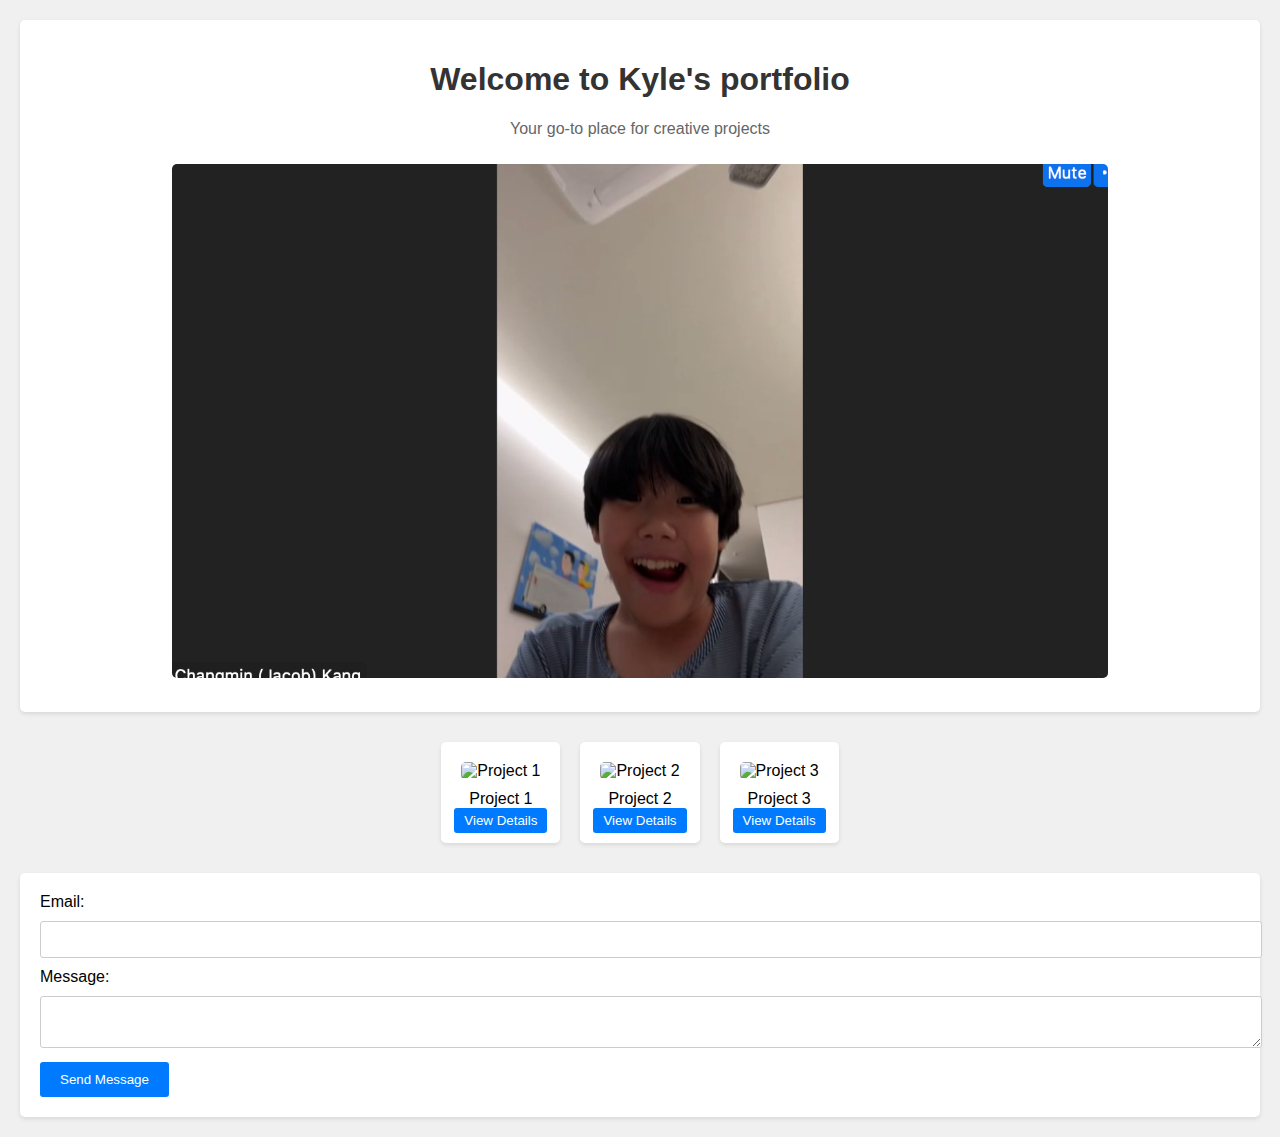
==== index.html @ 0eda7a61 "Rename ㅇㄴㅇ.html to index.html" ====
<!DOCTYPE html>
<html lang="en">

<head>
    <meta charset="UTF-8">
    <meta http-equiv="X-UA-Compatible" content="IE=edge">
    <meta name="viewport" content="width=device-width, initial-scale=1.0">
    <title>Kyle's portfolio</title>
    <style>
        body {
            font-family: Arial, sans-serif;
            margin: 0;
            padding: 0;
            background-color: #f0f0f0;
        }

        section {
            text-align: center;
            padding: 20px;
            background-color: #fff;
            margin: 20px;
            border-radius: 5px;
            box-shadow: 0 2px 4px rgba(0, 0, 0, 0.1);
        }

        h1 {
            color: #333;
        }

        p {
            color: #666;
        }

        img {
            max-width: 100%;
            height: auto;
            border-radius: 5px;
            margin: 10px;
        }

        .gallery {
            display: flex;
            flex-wrap: wrap;
            justify-content: center;
        }

        .project {
            margin: 10px;
            padding: 10px;
            background-color: #fff;
            border-radius: 5px;
            box-shadow: 0 2px 4px rgba(0, 0, 0, 0.1);
            text-align: center;
        }

        .project img {
            max-width: 100%;
            height: auto;
            border-radius: 5px;
            margin: 10px;
        }

        .project button {
            padding: 5px 10px;
            background-color: #007bff;
            color: #fff;
            border: none;
            border-radius: 3px;
            cursor: pointer;
        }

        .modal {
            display: none;
            position: fixed;
            z-index: 1;
            left: 0;
            top: 0;
            width: 100%;
            height: 100%;
            overflow: auto;
            background-color: rgba(0, 0, 0, 0.7);
        }

        .modal-content {
            background-color: #fff;
            margin: 10% auto;
            padding: 20px;
            border-radius: 5px;
            box-shadow: 0 2px 4px rgba(0, 0, 0, 0.1);
            max-width: 80%;
        }

        .close {
            color: #aaa;
            float: right;
            font-size: 28px;
            font-weight: bold;
        }

        .close:hover,
        .close:focus {
            color: black;
            text-decoration: none;
            cursor: pointer;
        }

        form {
            margin: 20px;
            padding: 20px;
            background-color: #fff;
            border-radius: 5px;
            box-shadow: 0 2px 4px rgba(0, 0, 0, 0.1);
        }

        input[type="email"],
        textarea {
            width: 100%;
            padding: 10px;
            margin: 10px 0;
            border: 1px solid #ccc;
            border-radius: 3px;
        }

        button[type="submit"] {
            padding: 10px 20px;
            background-color: #007bff;
            color: #fff;
            border: none;
            border-radius: 3px;
            cursor: pointer;
        }

        .error {
            color: red;
            font-size: 12px;
        }

    </style>
</head>

<body>
    <section>
        <h1>Welcome to Kyle's portfolio</h1>
        <p>Your go-to place for creative projects</p>
        <img src="Screen Shot 2022-09-20 at 10.07.54 PM 2.png" alt="Kyle's portfolio Logo">
    </section>

    <div class="gallery">
        <div class="project">
            <img src="https://via.placeholder.com/200" alt="Project 1">
            <figcaption>Project 1</figcaption>
            <button onclick="openModal('Project 1 Details')">View Details</button>
        </div>
        <div class="project">
            <img src="https://via.placeholder.com/200" alt="Project 2">
            <figcaption>Project 2</figcaption>
            <button onclick="openModal('Project 2 Details')">View Details</button>
        </div>
        <div class="project">
            <img src="https://via.placeholder.com/200" alt="Project 3">
            <figcaption>Project 3</figcaption>
            <button onclick="openModal('Project 3 Details')">View Details</button>
        </div>
    </div>

    <div id="myModal" class="modal">
        <div class="modal-content">
            <span class="close" onclick="closeModal()">&times;</span>
            <h2 id="modalTitle"></h2>
            <p id="modalContent"></p>
        </div>
    </div>

    <form id="contactForm" onsubmit="return validateForm()">
        <label for="email">Email:</label>
        <input type="email" id="email" name="email" required>
        <div id="emailError" class="error"></div>
        <label for="message">Message:</label>
        <textarea id="message" name="message" required></textarea>
        <div id="messageError" class="error"></div>
        <button type="submit">Send Message</button>
    </form>

    <script>
        function openModal(title) {
            document.getElementById('modalTitle').textContent = title;
            document.getElementById('myModal').style.display = 'block';
        }

        function closeModal() {
            document.getElementById('myModal').style.display = 'none';
        }

        function validateForm() {
            var email = document.getElementById('email').value;
            var message = document.getElementById('message').value;
            var emailError = document.getElementById('emailError');
            var messageError = document.getElementById('messageError');
            var valid = true;

            if (!email || !email.includes('@')) {
                emailError.textContent = 'Please enter a valid email address';
                valid = false;
            } else {
                emailError.textContent = '';
            }

            if (!message) {
                messageError.textContent = 'Please enter a message';
                valid = false;
            } else {
                messageError.textContent = '';
            }

            return valid;
        }
    </script>
</body>

</html>
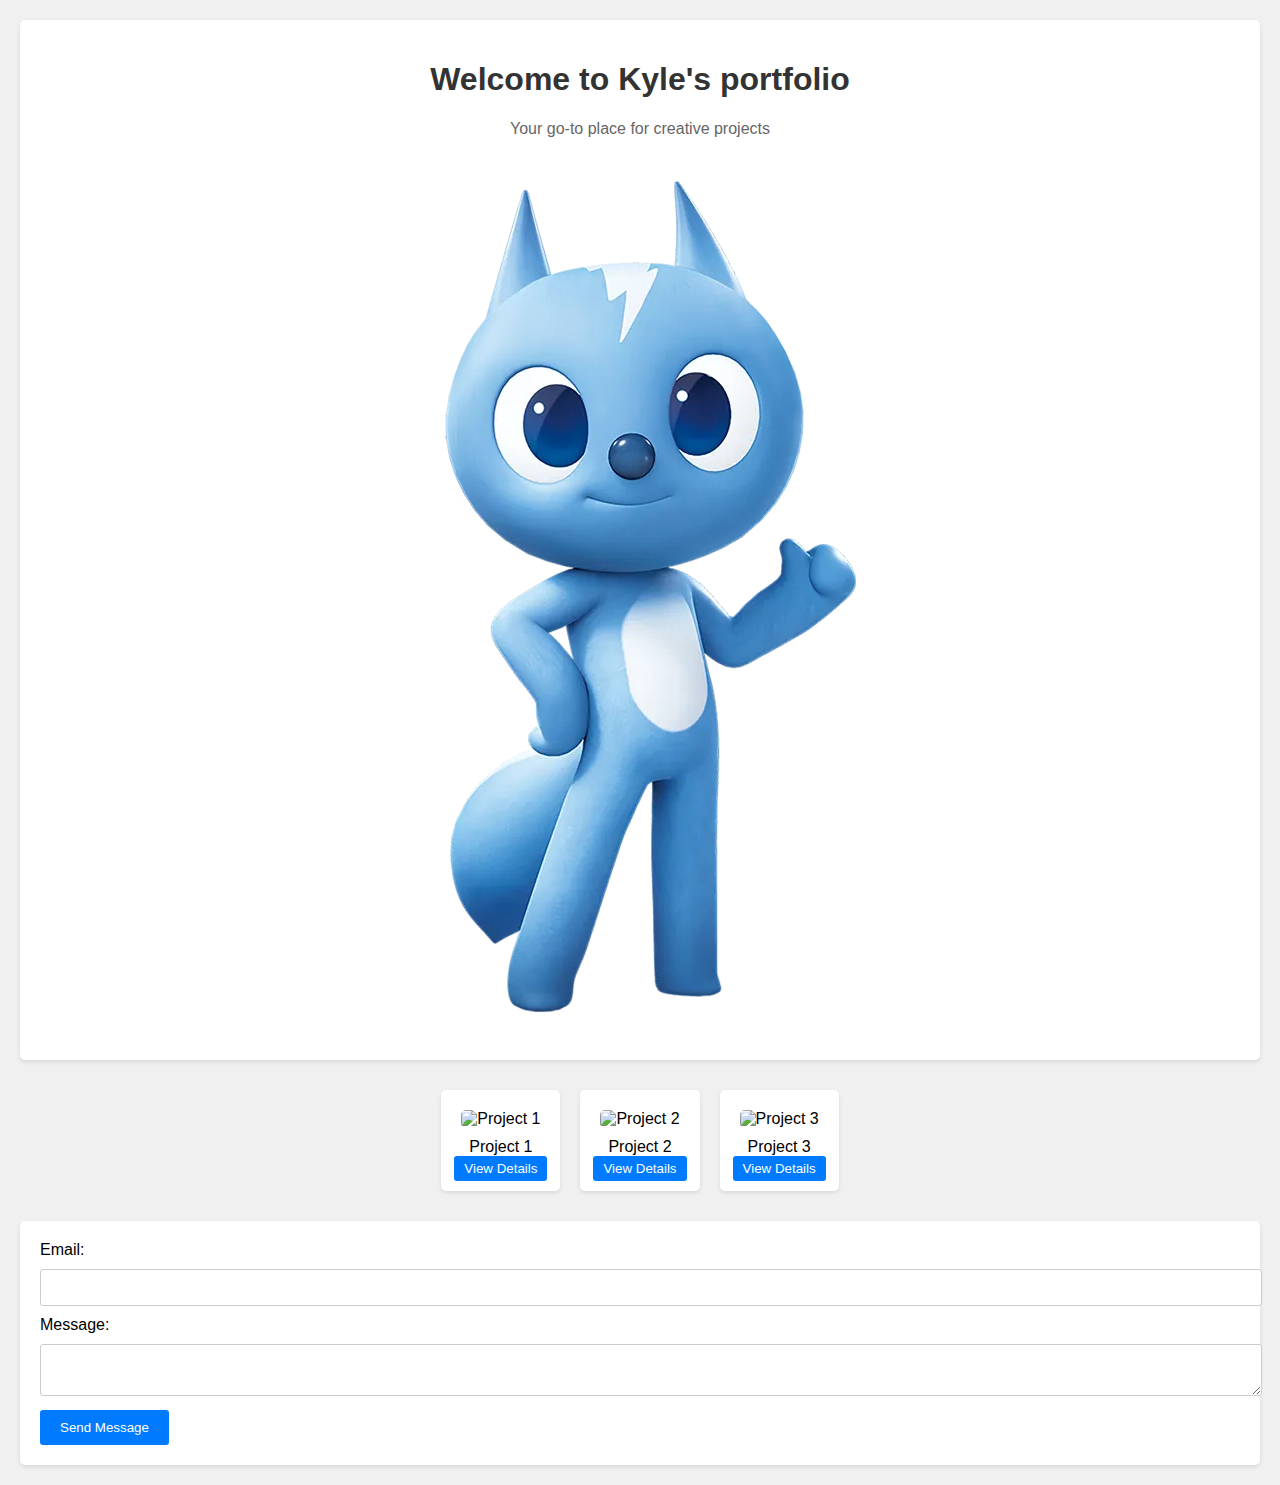
==== commit fe63d020: "Update index.html" ====
--- a/index.html
+++ b/index.html
@@ -143,7 +143,7 @@
     <section>
         <h1>Welcome to Kyle's portfolio</h1>
         <p>Your go-to place for creative projects</p>
-        <img src="Screen Shot 2022-09-20 at 10.07.54 PM 2.png" alt="Kyle's portfolio Logo">
+        <img src="Xc7VuvJH2Z4KX_vKJ4k8Z5R3k5QkBPLDD7qOVU_IcyaNDwLDd_igVAixEwjpF9dMS2Wd-029xDt0UfkakT9MBg.jpg" alt="Kyle's portfolio Logo">
     </section>
 
     <div class="gallery">
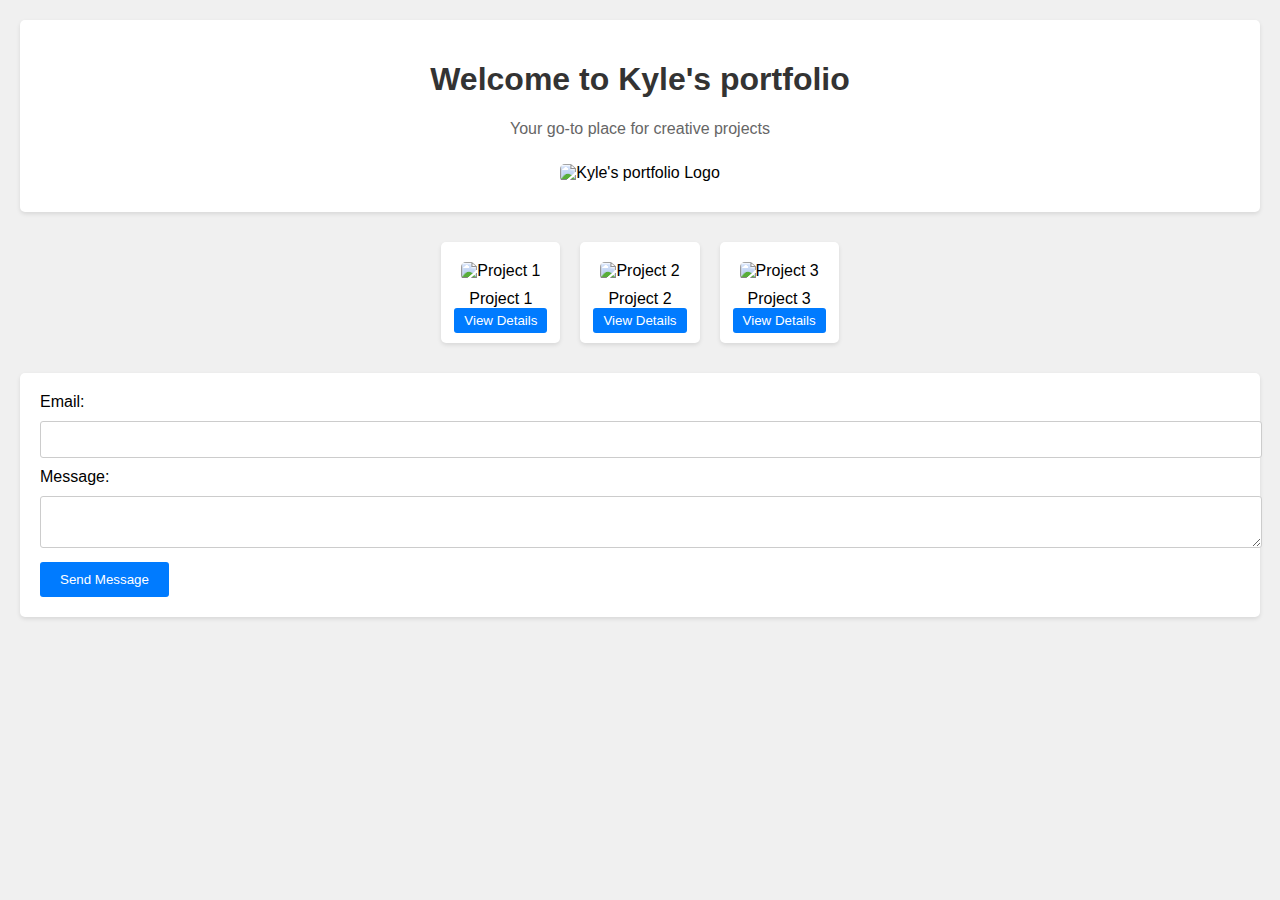
==== commit 669f7241: "Update index.html" ====
--- a/index.html
+++ b/index.html
@@ -143,7 +143,7 @@
     <section>
         <h1>Welcome to Kyle's portfolio</h1>
         <p>Your go-to place for creative projects</p>
-        <img src="Xc7VuvJH2Z4KX_vKJ4k8Z5R3k5QkBPLDD7qOVU_IcyaNDwLDd_igVAixEwjpF9dMS2Wd-029xDt0UfkakT9MBg.jpg" alt="Kyle's portfolio Logo">
+        <img src="kyle.jpeg" alt="Kyle's portfolio Logo">
     </section>
 
     <div class="gallery">
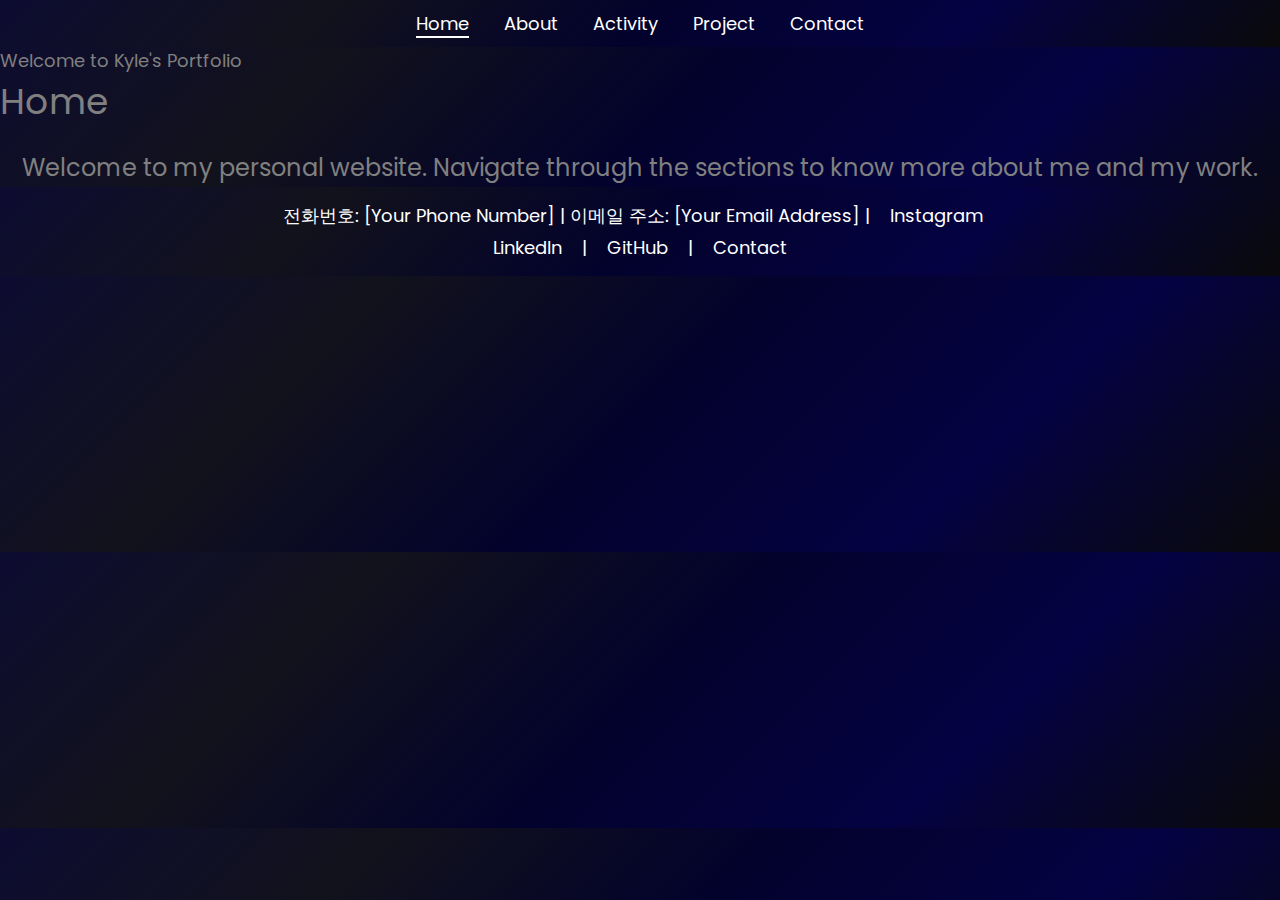
==== commit 7b5d85fc: "Add files via upload" ====
--- a/index.html
+++ b/index.html
@@ -1,223 +1,39 @@
-
 <!DOCTYPE html>
 <html lang="en">
-
 <head>
     <meta charset="UTF-8">
-    <meta http-equiv="X-UA-Compatible" content="IE=edge">
     <meta name="viewport" content="width=device-width, initial-scale=1.0">
-    <title>Kyle's portfolio</title>
-    <style>
-        body {
-            font-family: Arial, sans-serif;
-            margin: 0;
-            padding: 0;
-            background-color: #f0f0f0;
-        }
+    <title>My Personal Website</title>
+    <link href="https://fonts.googleapis.com/css2?family=Poppins:wght@400;700&display=swap" rel="stylesheet">
+    <link rel="stylesheet" href="styles.css">
+</head>
+<body>
+    <header>
+        <nav>
+            <a href="index.html" class="active">Home</a>
+            <a href="about.html">About</a>
+            <a href="activity.html">Activity</a>
+            <a href="project.html">Project</a>
+            <a href="contact.html">Contact</a>
+        </nav>
+    </header>
 
-        section {
-            text-align: center;
-            padding: 20px;
-            background-color: #fff;
-            margin: 20px;
-            border-radius: 5px;
-            box-shadow: 0 2px 4px rgba(0, 0, 0, 0.1);
-        }
-
-        h1 {
-            color: #333;
-        }
-
-        p {
-            color: #666;
-        }
-
-        img {
-            max-width: 100%;
-            height: auto;
-            border-radius: 5px;
-            margin: 10px;
-        }
-
-        .gallery {
-            display: flex;
-            flex-wrap: wrap;
-            justify-content: center;
-        }
-
-        .project {
-            margin: 10px;
-            padding: 10px;
-            background-color: #fff;
-            border-radius: 5px;
-            box-shadow: 0 2px 4px rgba(0, 0, 0, 0.1);
-            text-align: center;
-        }
-
-        .project img {
-            max-width: 100%;
-            height: auto;
-            border-radius: 5px;
-            margin: 10px;
-        }
-
-        .project button {
-            padding: 5px 10px;
-            background-color: #007bff;
-            color: #fff;
-            border: none;
-            border-radius: 3px;
-            cursor: pointer;
-        }
-
-        .modal {
-            display: none;
-            position: fixed;
-            z-index: 1;
-            left: 0;
-            top: 0;
-            width: 100%;
-            height: 100%;
-            overflow: auto;
-            background-color: rgba(0, 0, 0, 0.7);
-        }
-
-        .modal-content {
-            background-color: #fff;
-            margin: 10% auto;
-            padding: 20px;
-            border-radius: 5px;
-            box-shadow: 0 2px 4px rgba(0, 0, 0, 0.1);
-            max-width: 80%;
-        }
-
-        .close {
-            color: #aaa;
-            float: right;
-            font-size: 28px;
-            font-weight: bold;
-        }
-
-        .close:hover,
-        .close:focus {
-            color: black;
-            text-decoration: none;
-            cursor: pointer;
-        }
-
-        form {
-            margin: 20px;
-            padding: 20px;
-            background-color: #fff;
-            border-radius: 5px;
-            box-shadow: 0 2px 4px rgba(0, 0, 0, 0.1);
-        }
-
-        input[type="email"],
-        textarea {
-            width: 100%;
-            padding: 10px;
-            margin: 10px 0;
-            border: 1px solid #ccc;
-            border-radius: 3px;
-        }
-
-        button[type="submit"] {
-            padding: 10px 20px;
-            background-color: #007bff;
-            color: #fff;
-            border: none;
-            border-radius: 3px;
-            cursor: pointer;
-        }
-
-        .error {
-            color: red;
-            font-size: 12px;
-        }
-
-    </style>
-</head>
-
-<body>
     <section>
-        <h1>Welcome to Kyle's portfolio</h1>
-        <p>Your go-to place for creative projects</p>
-        <img src="kyle.jpeg" alt="Kyle's portfolio Logo">
+        <div class="welcome-message">Welcome to Kyle's Portfolio</div>
+        <div class="section-title">Home</div>
+        <div class="content">
+            Welcome to my personal website. Navigate through the sections to know more about me and my work.
+        </div>
     </section>
 
-    <div class="gallery">
-        <div class="project">
-            <img src="https://via.placeholder.com/200" alt="Project 1">
-            <figcaption>Project 1</figcaption>
-            <button onclick="openModal('Project 1 Details')">View Details</button>
-        </div>
-        <div class="project">
-            <img src="https://via.placeholder.com/200" alt="Project 2">
-            <figcaption>Project 2</figcaption>
-            <button onclick="openModal('Project 2 Details')">View Details</button>
-        </div>
-        <div class="project">
-            <img src="https://via.placeholder.com/200" alt="Project 3">
-            <figcaption>Project 3</figcaption>
-            <button onclick="openModal('Project 3 Details')">View Details</button>
-        </div>
-    </div>
-
-    <div id="myModal" class="modal">
-        <div class="modal-content">
-            <span class="close" onclick="closeModal()">&times;</span>
-            <h2 id="modalTitle"></h2>
-            <p id="modalContent"></p>
-        </div>
-    </div>
-
-    <form id="contactForm" onsubmit="return validateForm()">
-        <label for="email">Email:</label>
-        <input type="email" id="email" name="email" required>
-        <div id="emailError" class="error"></div>
-        <label for="message">Message:</label>
-        <textarea id="message" name="message" required></textarea>
-        <div id="messageError" class="error"></div>
-        <button type="submit">Send Message</button>
-    </form>
-
-    <script>
-        function openModal(title) {
-            document.getElementById('modalTitle').textContent = title;
-            document.getElementById('myModal').style.display = 'block';
-        }
-
-        function closeModal() {
-            document.getElementById('myModal').style.display = 'none';
-        }
-
-        function validateForm() {
-            var email = document.getElementById('email').value;
-            var message = document.getElementById('message').value;
-            var emailError = document.getElementById('emailError');
-            var messageError = document.getElementById('messageError');
-            var valid = true;
-
-            if (!email || !email.includes('@')) {
-                emailError.textContent = 'Please enter a valid email address';
-                valid = false;
-            } else {
-                emailError.textContent = '';
-            }
-
-            if (!message) {
-                messageError.textContent = 'Please enter a message';
-                valid = false;
-            } else {
-                messageError.textContent = '';
-            }
-
-            return valid;
-        }
-    </script>
+    <footer>
+        <p>전화번호: [Your Phone Number] | 이메일 주소: [Your Email Address] | <a href="[Instagram URL]">Instagram</a></p>
+        <p>
+            <a href="https://www.linkedin.com" target="_blank">LinkedIn</a> |
+            <a href="https://www.github.com" target="_blank">GitHub</a> |
+            <a href="contact.html">Contact</a>
+        </p>
+    </footer>
+    <script src="scripts.js"></script>
 </body>
-
 </html>
-
-
--- a/styles.css
+++ b/styles.css
@@ -0,0 +1,119 @@
+/* styles.css */
+
+body {
+    font-family: 'Poppins', sans-serif;
+    font-size: 18px;
+    margin: 0;
+    padding: 0;
+    background: linear-gradient(135deg, #0d0c31, #12121c, #03022c, #040242, #0a0a0b);
+    color: gray;
+}
+
+header, footer {
+    background: linear-gradient(135deg, #0d0c31, #12121c, #03022c, #040242, #0a0a0b);
+    color: white;
+    padding: 10px 0;
+    text-align: center;
+    position: sticky;
+    top: 0;
+    z-index: 1000;
+}
+
+header nav a, footer a {
+    margin: 0 15px;
+    text-decoration: none;
+    color: white;
+}
+
+header nav a.active {
+    border-bottom: 2px solid white;
+}
+
+.section-title {
+    font-size: 36px;
+    margin-bottom: 20px;
+}
+
+.content {
+    font-size: 24px;
+    line-height: 1.6;
+    display: flex;
+    flex-wrap: wrap;
+    justify-content: center;
+    gap: 20px;
+}
+
+.project-card, .activity-card {
+    background: #ffd1dc; /* Light pink background color */
+    color: black;
+    border-radius: 10px;
+    box-shadow: 0 4px 8px rgba(0, 0, 0, 0.1);
+    width: 300px;
+    padding: 20px;
+    text-align: center;
+    cursor: pointer;
+    transition: transform 0.3s;
+}
+
+.project-card img, .activity-card img {
+    width: 100%;
+    height: 200px; /* Fixed height for uniform size */
+    object-fit: cover; /* Ensure the image covers the area without distortion */
+    border-radius: 10px 10px 0 0;
+}
+
+.project-card:hover, .activity-card:hover {
+    transform: translateY(-10px);
+}
+
+.modal {
+    display: none;
+    position: fixed;
+    z-index: 1001;
+    left: 0;
+    top: 0;
+    width: 100%;
+    height: 100%;
+    overflow: auto;
+    background-color: rgba(0, 0, 0, 0.5);
+}
+
+.modal-content {
+    background-color: #fefefe;
+    margin: 15% auto;
+    padding: 20px;
+    border: 1px solid #888;
+    width: 80%;
+    max-width: 700px;
+    border-radius: 10px;
+    text-align: center; /* Center text for better readability */
+}
+
+.close {
+    color: #aaa;
+    float: right;
+    font-size: 28px;
+    font-weight: bold;
+}
+
+.close:hover,
+.close:focus {
+    color: black;
+    text-decoration: none;
+    cursor: pointer;
+}
+
+footer p {
+    margin: 5px 0;
+}
+
+.hidden {
+    display: none;
+}
+
+#end-message {
+    font-size: 24px;
+    font-weight: bold;
+    color: red;
+    margin-top: 20px;
+}
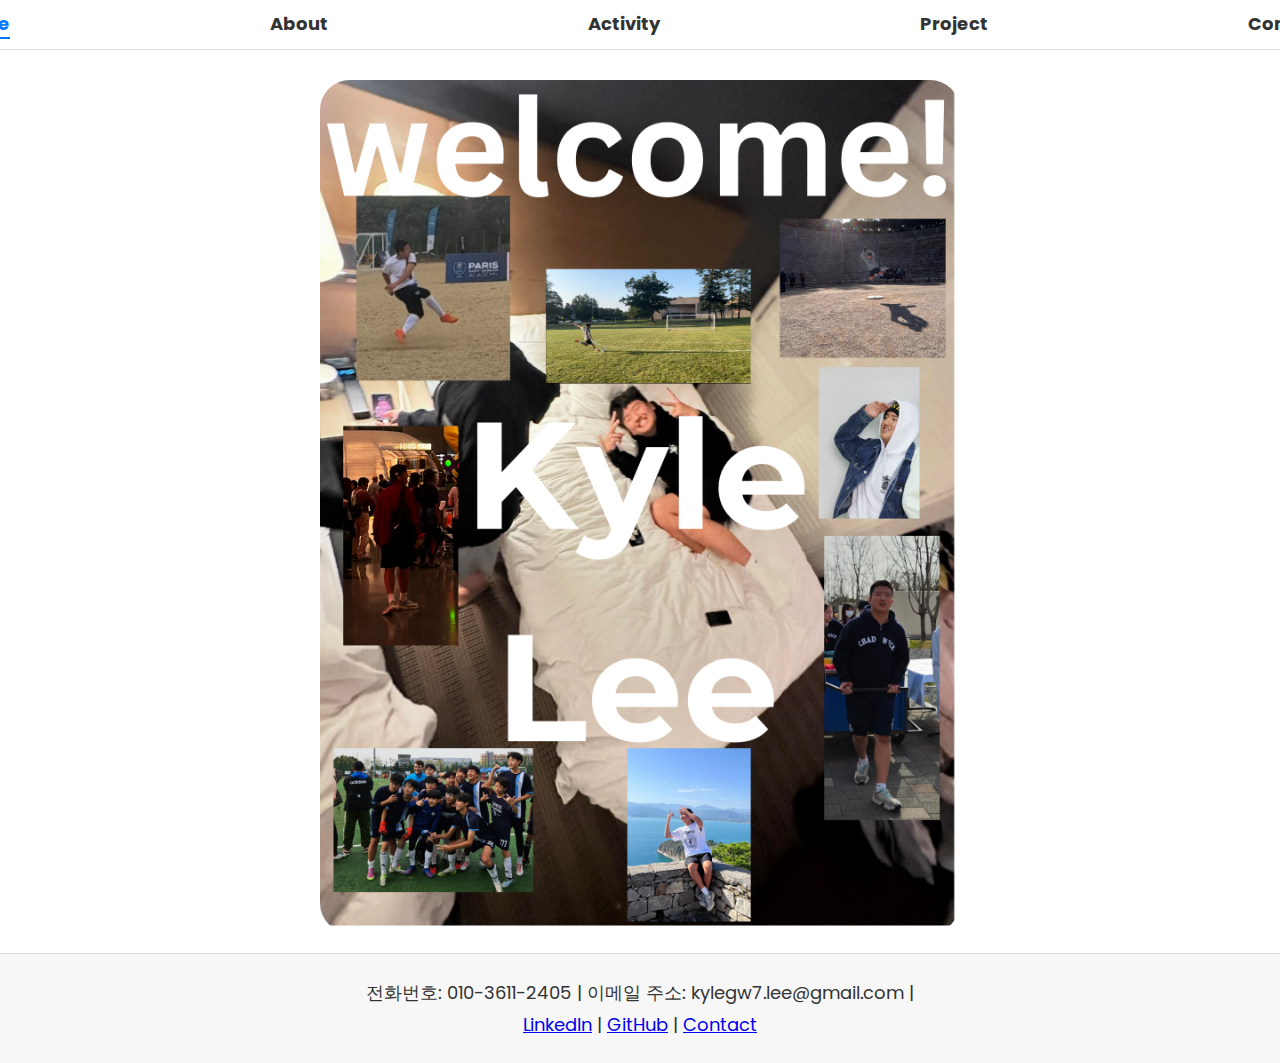
==== commit ea9afec6: "Add files via upload" ====
--- a/index.html
+++ b/index.html
@@ -18,16 +18,19 @@
         </nav>
     </header>
 
-    <section>
-        <div class="welcome-message">Welcome to Kyle's Portfolio</div>
-        <div class="section-title">Home</div>
-        <div class="content">
-            Welcome to my personal website. Navigate through the sections to know more about me and my work.
-        </div>
-    </section>
+    <main>
+        <section>
+            <div class="section-title"></div>
+            <div class="content">
+            
+                <img src="home.jpg" alt="Descriptive Alt Text" class="section-image">
+            </div>
+            
+        </section>
+    </main>
 
     <footer>
-        <p>전화번호: [Your Phone Number] | 이메일 주소: [Your Email Address] | <a href="[Instagram URL]">Instagram</a></p>
+        <p>전화번호: 010-3611-2405 | 이메일 주소: kylegw7.lee@gmail.com | </p>
         <p>
             <a href="https://www.linkedin.com" target="_blank">LinkedIn</a> |
             <a href="https://www.github.com" target="_blank">GitHub</a> |
--- a/styles.css
+++ b/styles.css
@@ -1,119 +1,137 @@
-/* styles.css */
-
+/* 기본 스타일 */
 body {
     font-family: 'Poppins', sans-serif;
     font-size: 18px;
     margin: 0;
     padding: 0;
-    background: linear-gradient(135deg, #0d0c31, #12121c, #03022c, #040242, #0a0a0b);
-    color: gray;
+    background: #ffffff;
+    
+    color: #333;
 }
 
-header, footer {
-    background: linear-gradient(135deg, #0d0c31, #12121c, #03022c, #040242, #0a0a0b);
-    color: white;
+header nav {
+    display: flex;
+    justify-content: center;
+    background-color: #ffffff;
     padding: 10px 0;
-    text-align: center;
-    position: sticky;
-    top: 0;
-    z-index: 1000;
+    border-bottom: 1px solid #ddd;
 }
 
-header nav a, footer a {
-    margin: 0 15px;
+header nav a {
+    margin: 0 130px;
     text-decoration: none;
-    color: white;
+    color: #333;
+    font-weight: bold;
 }
 
 header nav a.active {
-    border-bottom: 2px solid white;
+    color: #007bff;
+    border-bottom: 2px solid #007bff;
 }
 
+/* 프로젝트 섹션 */
+#project .content {
+    display: grid;
+    grid-template-columns: repeat(auto-fill, minmax(200px, 1fr));
+    gap: 20px;
+    padding: 20px;
+}
+
+#activity .content {
+    display: grid;
+    grid-template-columns: repeat(auto-fill, minmax(200px, 1fr));
+    gap: 20px;
+    padding: 20px;
+}
+
+.activity-card {
+    background-color: #fff;
+    border-radius: 10px;
+    box-shadow: 0 4px 8px rgba(0, 0, 0, 0.1);
+    padding: 15px;
+    text-align: center;
+    transition: transform 0.3s ease;
+    text-decoration: none;
+    color: inherit;
+}
+
+.activity-card img {
+    width: 100%;
+    height: 150px;
+    object-fit: cover;
+    border-radius: 10px;
+    margin-bottom: 10px;
+}
+
+.activity-card h3 {
+    font-size: 18px;
+    margin: 10px 0;
+}
+
+.activity-card:hover {
+    transform: translateY(-5px);
+}
+
+section {
+    min-height: 700px; /* 모든 페이지 섹션의 최소 높이를 500px로 설정 */
+}
 .section-title {
+    margin-top: 30px; 
     font-size: 36px;
     margin-bottom: 20px;
+    font-weight: bold; 
 }
 
-.content {
-    font-size: 24px;
-    line-height: 1.6;
-    display: flex;
-    flex-wrap: wrap;
-    justify-content: center;
-    gap: 20px;
+/* 섹션 이미지 스타일 */
+/* 섹션 이미지 스타일 */
+.section-image {
+    max-width: 50%; /* 이미지 너비를 전체 콘텐츠의 50%로 설정 */
+    height: auto; /* 이미지 비율을 유지하면서 높이를 자동으로 조정 */
+    display: block; /* 이미지를 블록 요소로 설정 */
+    margin: 0 auto 20px; 
+    border-radius: 30px;
 }
 
-.project-card, .activity-card {
-    background: #ffd1dc; /* Light pink background color */
-    color: black;
+
+
+
+.project-card {
+    background-color: #fff;
     border-radius: 10px;
     box-shadow: 0 4px 8px rgba(0, 0, 0, 0.1);
-    width: 300px;
-    padding: 20px;
+    padding: 15px;
     text-align: center;
-    cursor: pointer;
-    transition: transform 0.3s;
+    transition: transform 0.3s ease;
+    text-decoration: none;
+    color: inherit;
+    height: 300px; /* 일정한 카드 높이 설정 */
 }
 
-.project-card img, .activity-card img {
+.project-card img {
     width: 100%;
-    height: 200px; /* Fixed height for uniform size */
-    object-fit: cover; /* Ensure the image covers the area without distortion */
-    border-radius: 10px 10px 0 0;
+    height: 200px; /* 일정한 이미지 높이 설정 */
+    border-radius: 10px;
+    margin-bottom: 10px;
 }
 
-.project-card:hover, .activity-card:hover {
-    transform: translateY(-10px);
+.project-card h3 {
+    font-size: 18px;
+    margin-top: auto; /* 제목을 카드 하단에 고정 */
+    margin: 10px 0;
 }
 
-.modal {
-    display: none;
-    position: fixed;
-    z-index: 1001;
-    left: 0;
-    top: 0;
-    width: 100%;
-    height: 100%;
-    overflow: auto;
-    background-color: rgba(0, 0, 0, 0.5);
+.project-card:hover {
+    transform: translateY(-5px);
 }
 
-.modal-content {
-    background-color: #fefefe;
-    margin: 15% auto;
+/* 푸터 스타일 */
+footer {
+    text-align: center;
     padding: 20px;
-    border: 1px solid #888;
-    width: 80%;
-    max-width: 700px;
-    border-radius: 10px;
-    text-align: center; /* Center text for better readability */
-}
-
-.close {
-    color: #aaa;
-    float: right;
-    font-size: 28px;
-    font-weight: bold;
-}
-
-.close:hover,
-.close:focus {
-    color: black;
-    text-decoration: none;
-    cursor: pointer;
+    background-color: #f7f7f7;
+    border-top: 1px solid #ddd;
 }
 
 footer p {
     margin: 5px 0;
 }
-
-.hidden {
-    display: none;
-}
-
-#end-message {
-    font-size: 24px;
-    font-weight: bold;
-    color: red;
-    margin-top: 20px;
-}
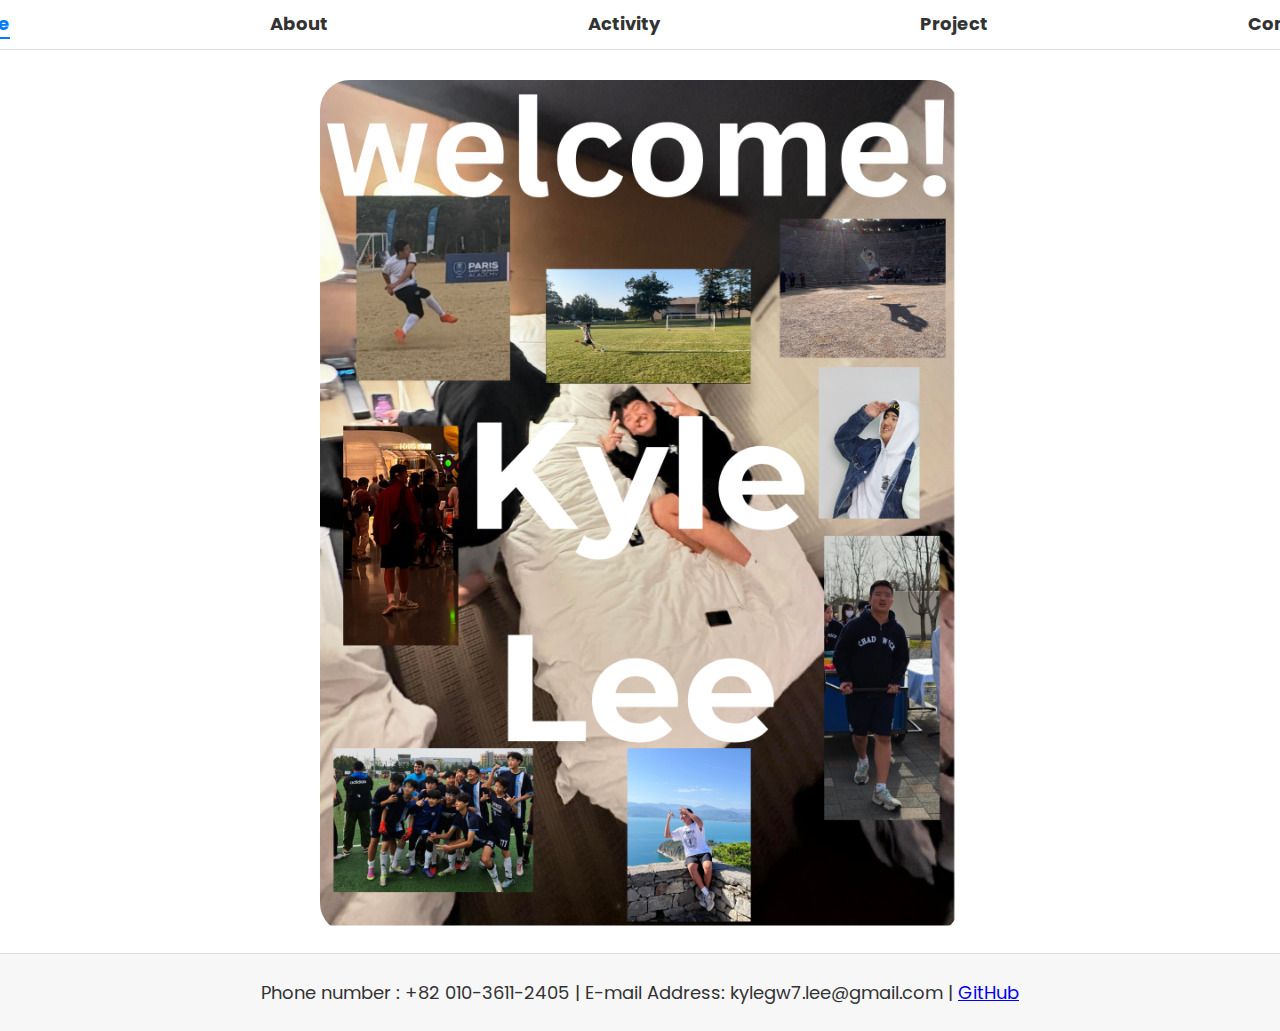
==== commit 9654ce31: "Update index.html" ====
--- a/index.html
+++ b/index.html
@@ -22,7 +22,7 @@
         <section>
             <div class="section-title"></div>
             <div class="content">
-            
+    
                 <img src="home.jpg" alt="Descriptive Alt Text" class="section-image">
             </div>
             
@@ -30,12 +30,7 @@
     </main>
 
     <footer>
-        <p>전화번호: 010-3611-2405 | 이메일 주소: kylegw7.lee@gmail.com | </p>
-        <p>
-            <a href="https://www.linkedin.com" target="_blank">LinkedIn</a> |
-            <a href="https://www.github.com" target="_blank">GitHub</a> |
-            <a href="contact.html">Contact</a>
-        </p>
+        <p>Phone number : +82 010-3611-2405 | E-mail Address: kylegw7.lee@gmail.com | <a href="https://github.com/kylxlxx/Kyle-Lee" target="_blank">GitHub</a> </p>
     </footer>
     <script src="scripts.js"></script>
 </body>
